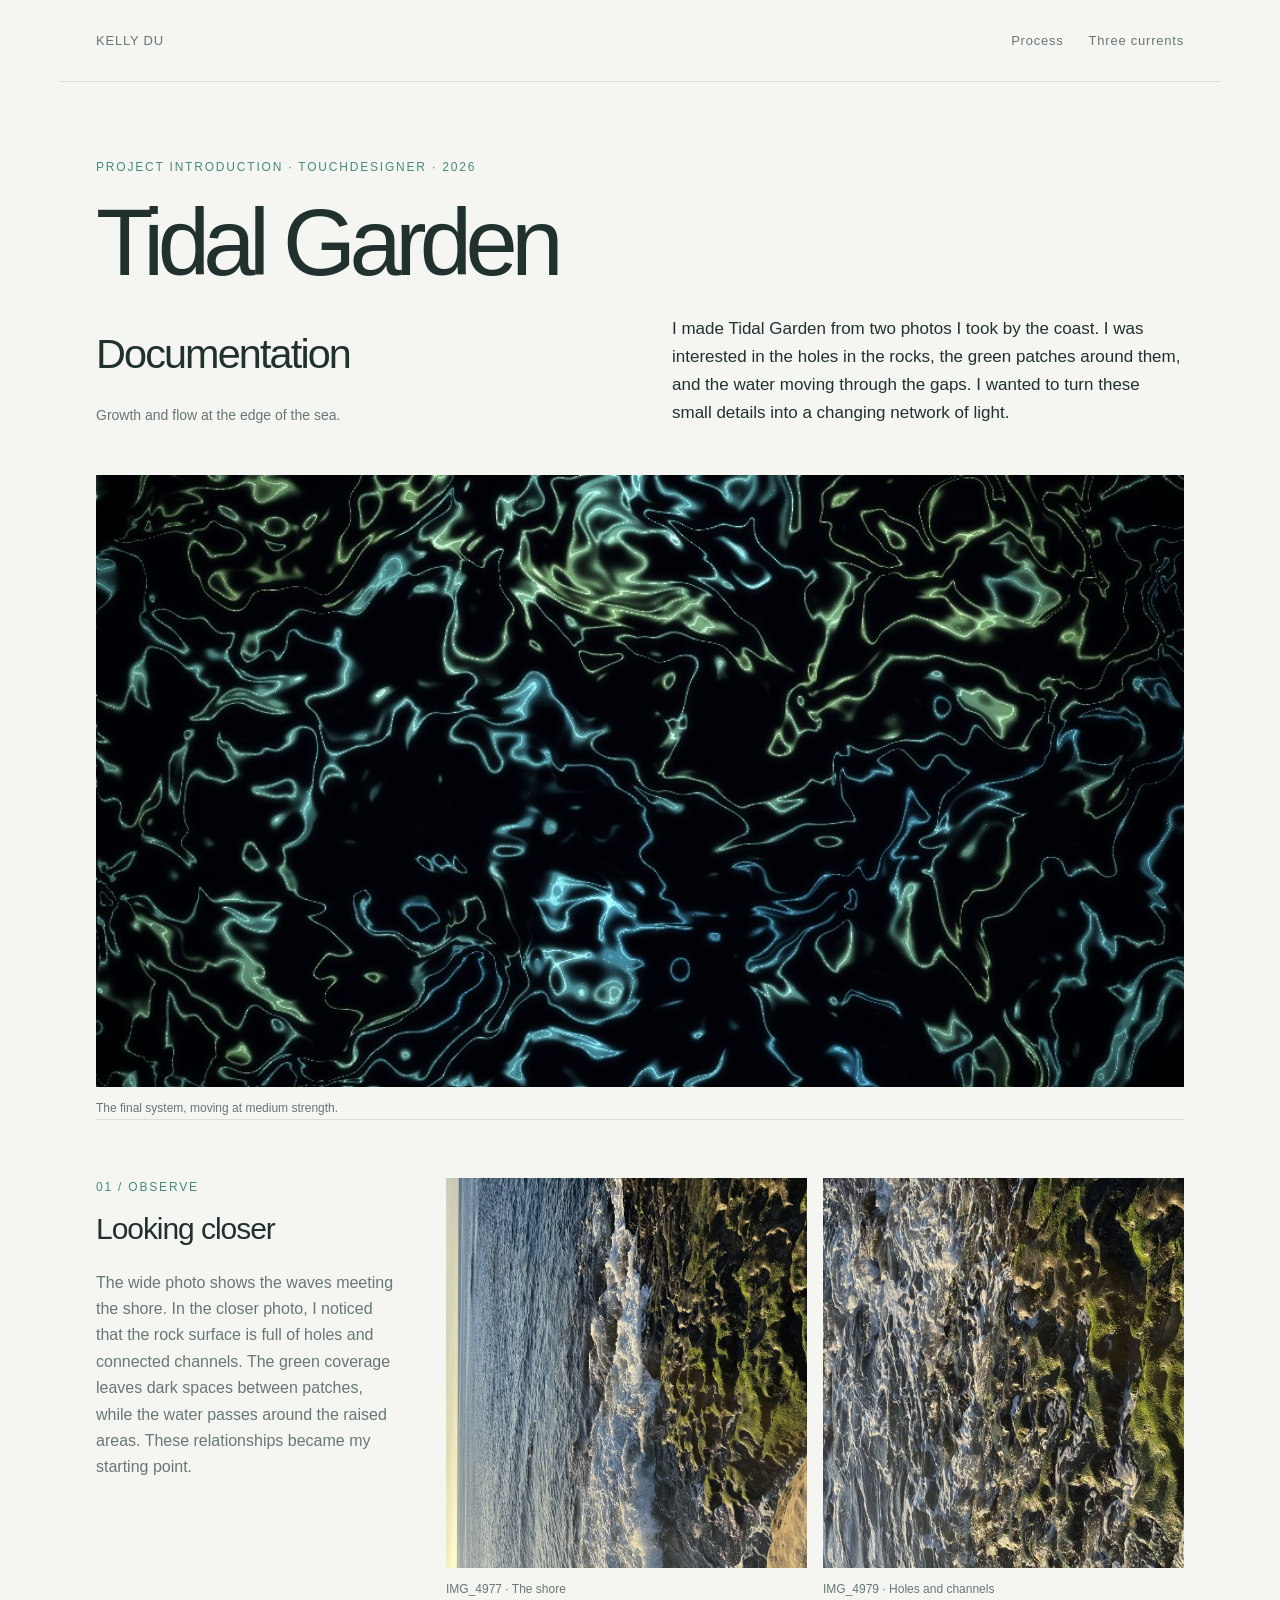
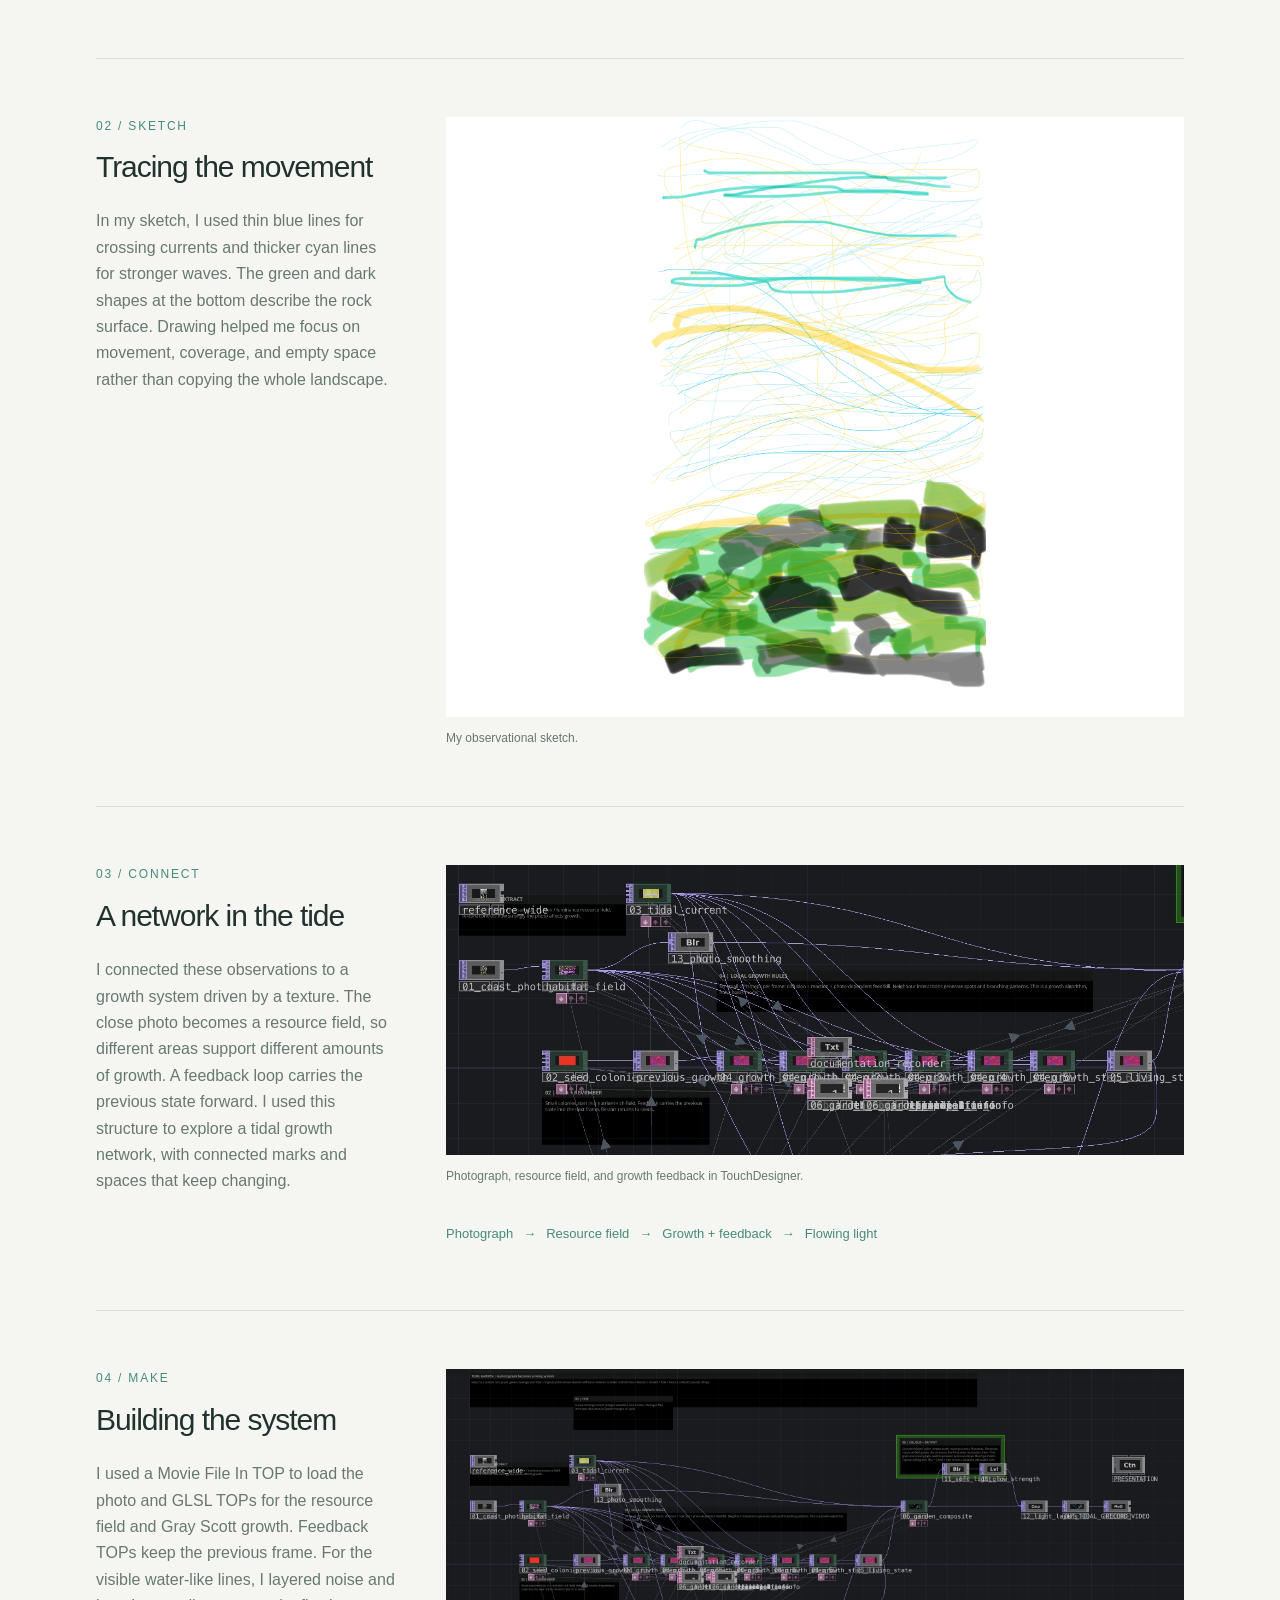
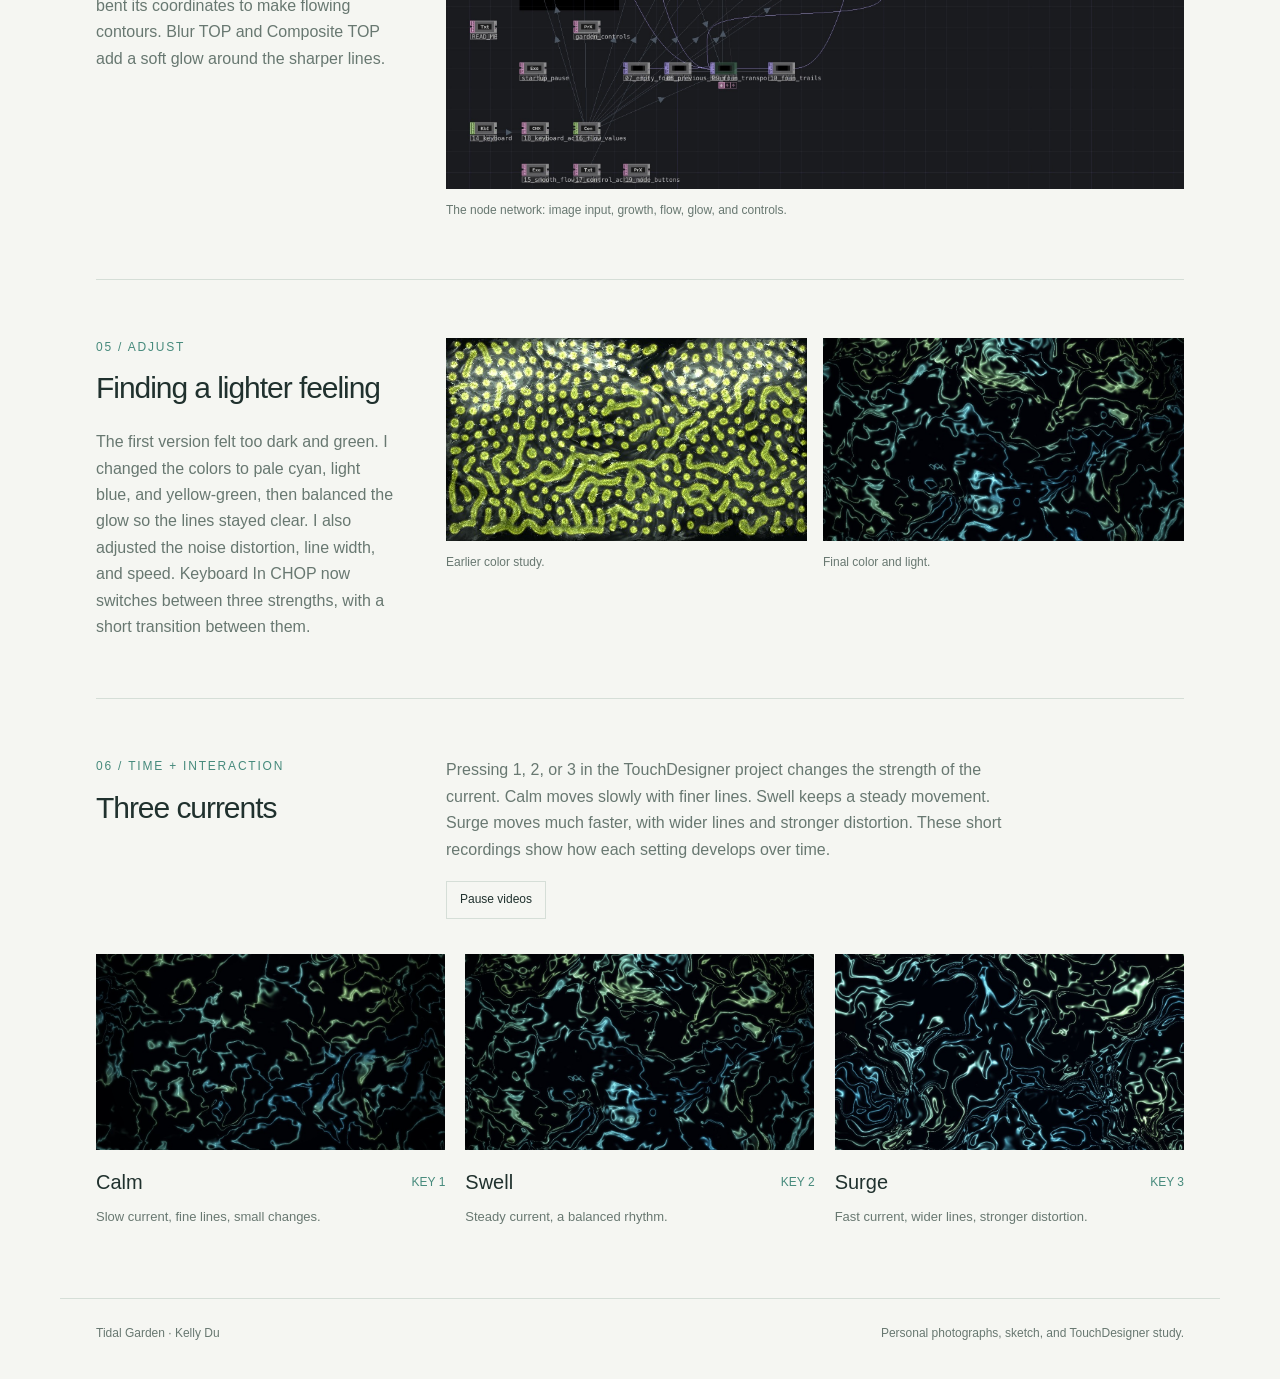
==== tidal-garden/index.html @ bd0cfc98 "Add Tidal Garden documentation with three looping videos" ====
<!doctype html>
<html lang="en"><head><meta charset="utf-8"><meta name="viewport" content="width=device-width,initial-scale=1"><title>Tidal Garden Documentation | Kelly Du</title><meta name="description" content="A TouchDesigner study of growth and flow, inspired by coastal photographs."><style>
:root{--paper:#f5f6f2;--ink:#20312e;--muted:#687871;--line:#d5ded7;--accent:#468a7c}*{box-sizing:border-box}html{scroll-behavior:smooth}body{margin:0;background:var(--paper);color:var(--ink);font:17px/1.65 Arial,Helvetica,sans-serif}main,nav,footer{max-width:1160px;margin:auto;padding:0 36px}nav{height:82px;display:flex;align-items:center;justify-content:space-between;border-bottom:1px solid var(--line);font-size:13px;letter-spacing:.06em}nav a{color:var(--muted);text-decoration:none}nav div{display:flex;gap:25px}.hero{padding:76px 0 48px;display:grid;grid-template-columns:1fr 1fr;gap:64px;align-items:end}.eyebrow,.num{font-size:12px;letter-spacing:.15em;text-transform:uppercase;color:var(--accent)}h1{font-size:clamp(54px,7.8vw,94px);font-weight:400;letter-spacing:-.07em;line-height:.99;margin:18px 0 22px}h2{font-size:30px;line-height:1.2;font-weight:400;letter-spacing:-.035em;margin:13px 0 23px}h3{font-size:20px;font-weight:400;margin:0}p{margin:0;max-width:590px}.sub{color:var(--muted);font-size:14px}figure{margin:0}img,video{display:block;width:100%;height:auto}.hero-video{background:#03080c;aspect-ratio:16/9;object-fit:cover}figcaption{font-size:12px;color:var(--muted);margin-top:12px}.section{border-top:1px solid var(--line);padding:58px 0;display:grid;grid-template-columns:300px 1fr;gap:50px}.section .copy p{color:var(--muted);font-size:16px}.photos{display:grid;grid-template-columns:1fr 1fr;gap:16px}.photos img{height:390px;object-fit:cover}.sketch{max-height:600px;object-fit:contain;background:#fff}.diagram{display:flex;gap:10px;align-items:center;flex-wrap:wrap;font-size:13px;margin-top:28px;color:var(--accent)}.diagram span{padding:8px 0}.wide-img{background:#13191b}.process{display:grid;gap:24px}.pair{display:grid;grid-template-columns:1fr 1fr;gap:16px}.pair img{aspect-ratio:16/9;object-fit:cover}.modes{border-top:1px solid var(--line);padding:58px 0 70px}.modes-intro{display:grid;grid-template-columns:300px 1fr;gap:50px;margin-bottom:35px}.modes-intro p{color:var(--muted);font-size:16px}.mode-grid{display:grid;grid-template-columns:repeat(3,1fr);gap:20px}.mode-grid video{aspect-ratio:16/9;object-fit:cover;background:#03080c}.mode-label{display:flex;justify-content:space-between;align-items:center;margin-top:16px}.mode-label span{color:var(--accent);font-size:12px}.mode-grid p{font-size:13px;color:var(--muted);margin-top:7px}.play{border:1px solid var(--line);background:none;color:var(--ink);font:inherit;font-size:12px;padding:8px 13px;cursor:pointer;margin-top:18px}footer{border-top:1px solid var(--line);padding-top:25px;padding-bottom:35px;display:flex;justify-content:space-between;font-size:12px;color:var(--muted)}@media(max-width:800px){main,nav,footer{padding-left:22px;padding-right:22px}.hero{grid-template-columns:1fr;gap:25px;padding-top:46px}.section,.modes-intro{grid-template-columns:1fr;gap:24px}.section{padding:40px 0}.photos img{height:280px}.mode-grid{grid-template-columns:1fr;gap:34px}nav div{gap:16px}.pair{gap:10px}h1{font-size:70px}.modes{padding-top:40px}}@media(prefers-reduced-motion:reduce){html{scroll-behavior:auto}}
</style></head><body><nav><a href="#">KELLY DU</a><div><a href="#observe">Process</a><a href="#modes">Three currents</a></div></nav><main>
<header class="hero"><div><div class="eyebrow">Project introduction · TouchDesigner · 2026</div><h1>Tidal Garden<br><span style="font-size:.44em;letter-spacing:-.045em">Documentation</span></h1><div class="sub">Growth and flow at the edge of the sea.</div></div><p>I made Tidal Garden from two photos I took by the coast. I was interested in the holes in the rocks, the green patches around them, and the water moving through the gaps. I wanted to turn these small details into a changing network of light.</p></header>
<figure><video class="hero-video" autoplay muted loop playsinline preload="metadata" poster="swell.jpg" aria-label="Tidal Garden flowing light at medium strength"><source src="swell.mp4" type="video/mp4"></video><figcaption>The final system, moving at medium strength.</figcaption></figure>
<section class="section" id="observe"><div class="copy"><div class="num">01 / Observe</div><h2>Looking closer</h2><p>The wide photo shows the waves meeting the shore. In the closer photo, I noticed that the rock surface is full of holes and connected channels. The green coverage leaves dark spaces between patches, while the water passes around the raised areas. These relationships became my starting point.</p></div><div class="photos"><figure><img src="coast.jpg" alt="My photograph of waves reaching green-covered coastal rocks"><figcaption>IMG_4977 · The shore</figcaption></figure><figure><img src="rock.jpg" alt="My close photograph of green coverage, rock hollows, and foam"><figcaption>IMG_4979 · Holes and channels</figcaption></figure></div></section>
<section class="section"><div class="copy"><div class="num">02 / Sketch</div><h2>Tracing the movement</h2><p>In my sketch, I used thin blue lines for crossing currents and thicker cyan lines for stronger waves. The green and dark shapes at the bottom describe the rock surface. Drawing helped me focus on movement, coverage, and empty space rather than copying the whole landscape.</p></div><figure><img class="sketch" src="sketch.png" alt="My original sketch with blue and cyan currents above green and dark rock shapes"><figcaption>My observational sketch.</figcaption></figure></section>
<section class="section"><div class="copy"><div class="num">03 / Connect</div><h2>A network in the tide</h2><p>I connected these observations to a growth system driven by a texture. The close photo becomes a resource field, so different areas support different amounts of growth. A feedback loop carries the previous state forward. I used this structure to explore a tidal growth network, with connected marks and spaces that keep changing.</p></div><div><figure><a href="growth-network.jpg" target="_blank"><img class="wide-img" src="growth-network.jpg" alt="TouchDesigner nodes for the photograph, resource field, and growth feedback"></a><figcaption>Photograph, resource field, and growth feedback in TouchDesigner.</figcaption></figure><div class="diagram" aria-label="System flow"><span>Photograph</span>→<span>Resource field</span>→<span>Growth + feedback</span>→<span>Flowing light</span></div></div></section>
<section class="section"><div class="copy"><div class="num">04 / Make</div><h2>Building the system</h2><p>I used a Movie File In TOP to load the photo and GLSL TOPs for the resource field and Gray Scott growth. Feedback TOPs keep the previous frame. For the visible water-like lines, I layered noise and bent its coordinates to make flowing contours. Blur TOP and Composite TOP add a soft glow around the sharper lines.</p></div><figure><a href="nodes.jpg" target="_blank"><img class="wide-img" src="nodes.jpg" alt="The complete Tidal Garden node network in TouchDesigner"></a><figcaption>The node network: image input, growth, flow, glow, and controls.</figcaption></figure></section>
<section class="section"><div class="copy"><div class="num">05 / Adjust</div><h2>Finding a lighter feeling</h2><p>The first version felt too dark and green. I changed the colors to pale cyan, light blue, and yellow-green, then balanced the glow so the lines stayed clear. I also adjusted the noise distortion, line width, and speed. Keyboard In CHOP now switches between three strengths, with a short transition between them.</p></div><div class="pair"><figure><img src="early.jpg" alt="Earlier green version of Tidal Garden"><figcaption>Earlier color study.</figcaption></figure><figure><img src="swell.jpg" alt="Final pale cyan and yellow-green flowing contours"><figcaption>Final color and light.</figcaption></figure></div></section>
<section class="modes" id="modes"><div class="modes-intro"><div><div class="num">06 / Time + interaction</div><h2>Three currents</h2></div><div><p>Pressing 1, 2, or 3 in the TouchDesigner project changes the strength of the current. Calm moves slowly with finer lines. Swell keeps a steady movement. Surge moves much faster, with wider lines and stronger distortion. These short recordings show how each setting develops over time.</p><button class="play" id="play-toggle" type="button">Pause videos</button></div></div><div class="mode-grid">
<article><video autoplay muted loop playsinline preload="metadata" poster="calm.jpg" aria-label="Calm mode recording"><source src="calm.mp4" type="video/mp4"></video><div class="mode-label"><h3>Calm</h3><span>KEY 1</span></div><p>Slow current, fine lines, small changes.</p></article>
<article><video autoplay muted loop playsinline preload="metadata" poster="swell.jpg" aria-label="Swell mode recording"><source src="swell.mp4" type="video/mp4"></video><div class="mode-label"><h3>Swell</h3><span>KEY 2</span></div><p>Steady current, a balanced rhythm.</p></article>
<article><video autoplay muted loop playsinline preload="metadata" poster="surge.jpg" aria-label="Surge mode recording"><source src="surge.mp4" type="video/mp4"></video><div class="mode-label"><h3>Surge</h3><span>KEY 3</span></div><p>Fast current, wider lines, stronger distortion.</p></article></div></section>
</main><footer><span>Tidal Garden · Kelly Du</span><span>Personal photographs, sketch, and TouchDesigner study.</span></footer><script>
const videos=[...document.querySelectorAll('video')],button=document.querySelector('#play-toggle');let paused=false;
button.addEventListener('click',()=>{paused=!paused;videos.forEach(v=>paused?v.pause():v.play().catch(()=>{}));button.textContent=paused?'Play videos':'Pause videos'});
const observer=new IntersectionObserver(entries=>entries.forEach(({target,isIntersecting})=>{if(isIntersecting&&!paused)target.play().catch(()=>{});else target.pause()}),{threshold:.1});videos.forEach(v=>{v.muted=true;observer.observe(v)});
</script></body></html>
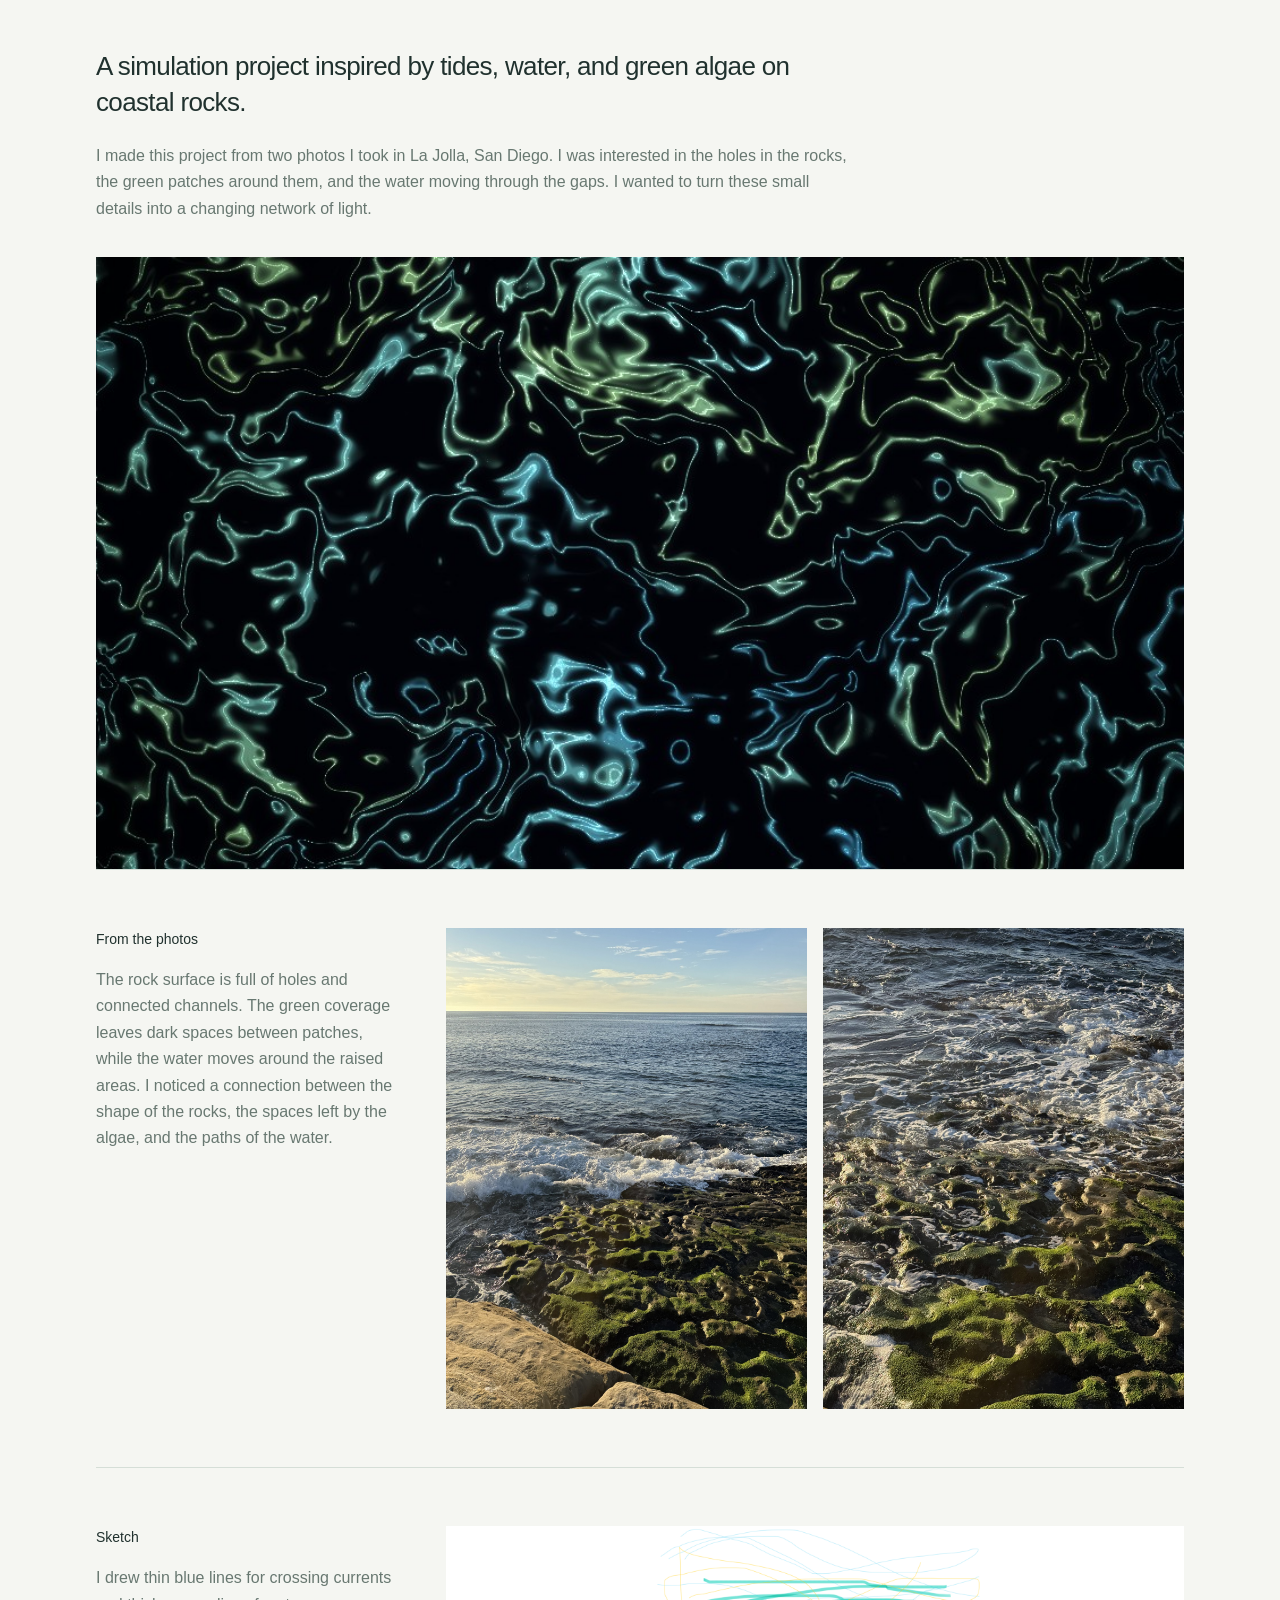
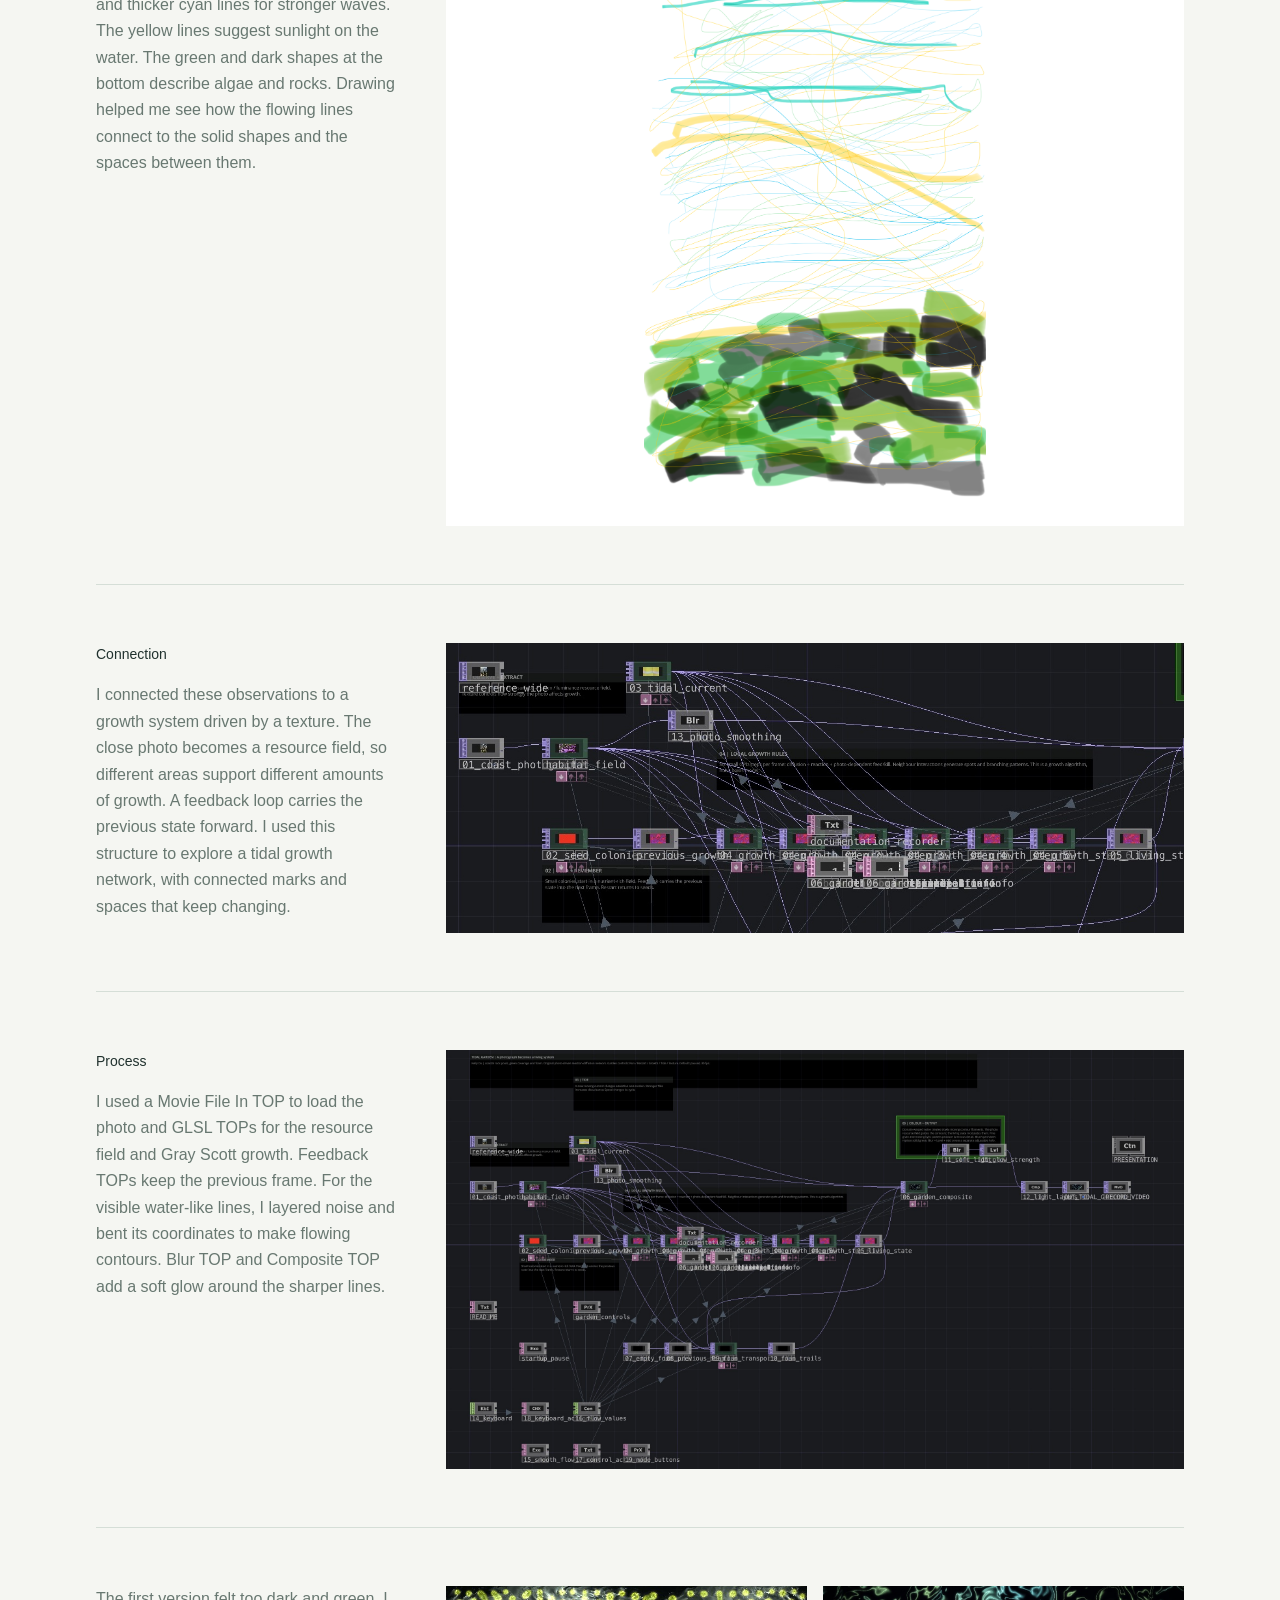
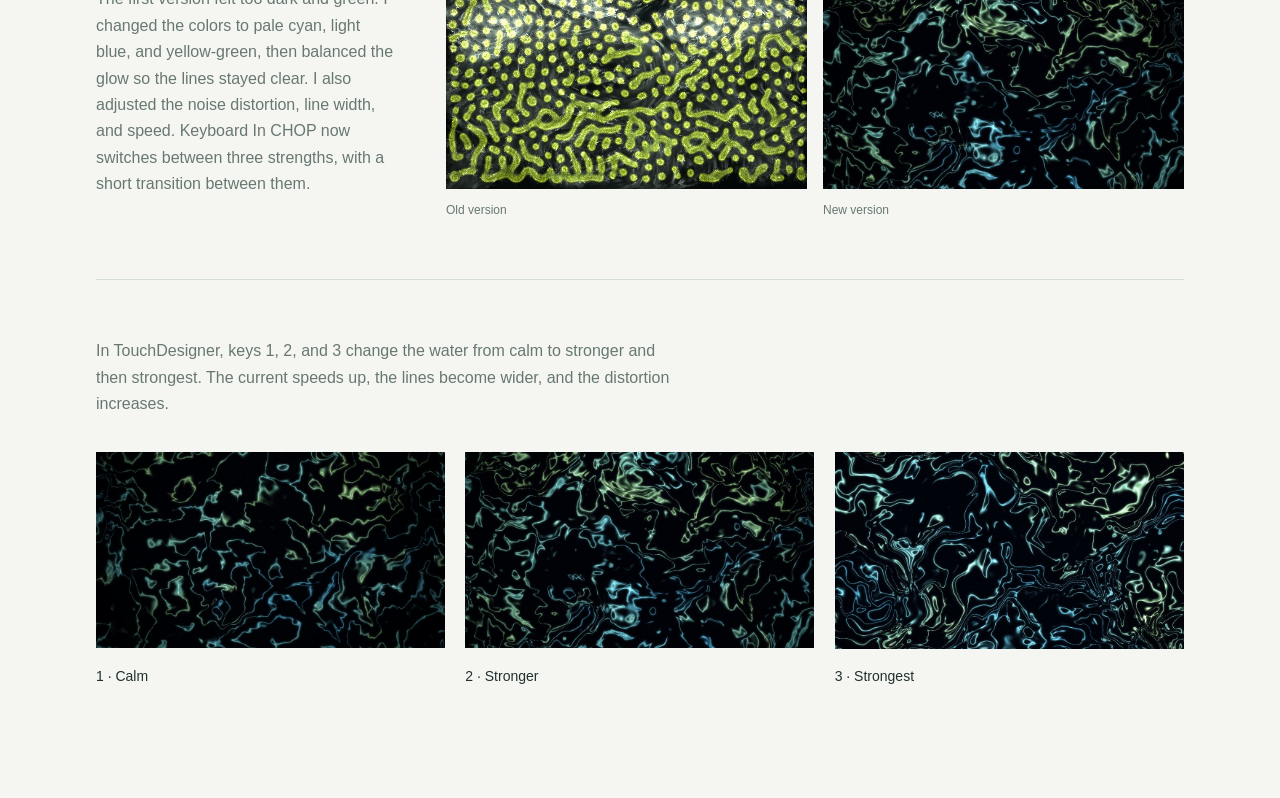
==== commit c430d4a3: "Simplify documentation and correct photograph orientation" ====
--- a/tidal-garden/index.html
+++ b/tidal-garden/index.html
@@ -1,20 +1,17 @@
-<!doctype html>
-<html lang="en"><head><meta charset="utf-8"><meta name="viewport" content="width=device-width,initial-scale=1"><title>Tidal Garden Documentation | Kelly Du</title><meta name="description" content="A TouchDesigner study of growth and flow, inspired by coastal photographs."><style>
+<!doctype html><html lang="en"><head><meta charset="utf-8"><meta name="viewport" content="width=device-width,initial-scale=1"><title>Simulation Documentation</title><style>
 :root{--paper:#f5f6f2;--ink:#20312e;--muted:#687871;--line:#d5ded7;--accent:#468a7c}*{box-sizing:border-box}html{scroll-behavior:smooth}body{margin:0;background:var(--paper);color:var(--ink);font:17px/1.65 Arial,Helvetica,sans-serif}main,nav,footer{max-width:1160px;margin:auto;padding:0 36px}nav{height:82px;display:flex;align-items:center;justify-content:space-between;border-bottom:1px solid var(--line);font-size:13px;letter-spacing:.06em}nav a{color:var(--muted);text-decoration:none}nav div{display:flex;gap:25px}.hero{padding:76px 0 48px;display:grid;grid-template-columns:1fr 1fr;gap:64px;align-items:end}.eyebrow,.num{font-size:12px;letter-spacing:.15em;text-transform:uppercase;color:var(--accent)}h1{font-size:clamp(54px,7.8vw,94px);font-weight:400;letter-spacing:-.07em;line-height:.99;margin:18px 0 22px}h2{font-size:30px;line-height:1.2;font-weight:400;letter-spacing:-.035em;margin:13px 0 23px}h3{font-size:20px;font-weight:400;margin:0}p{margin:0;max-width:590px}.sub{color:var(--muted);font-size:14px}figure{margin:0}img,video{display:block;width:100%;height:auto}.hero-video{background:#03080c;aspect-ratio:16/9;object-fit:cover}figcaption{font-size:12px;color:var(--muted);margin-top:12px}.section{border-top:1px solid var(--line);padding:58px 0;display:grid;grid-template-columns:300px 1fr;gap:50px}.section .copy p{color:var(--muted);font-size:16px}.photos{display:grid;grid-template-columns:1fr 1fr;gap:16px}.photos img{height:390px;object-fit:cover}.sketch{max-height:600px;object-fit:contain;background:#fff}.diagram{display:flex;gap:10px;align-items:center;flex-wrap:wrap;font-size:13px;margin-top:28px;color:var(--accent)}.diagram span{padding:8px 0}.wide-img{background:#13191b}.process{display:grid;gap:24px}.pair{display:grid;grid-template-columns:1fr 1fr;gap:16px}.pair img{aspect-ratio:16/9;object-fit:cover}.modes{border-top:1px solid var(--line);padding:58px 0 70px}.modes-intro{display:grid;grid-template-columns:300px 1fr;gap:50px;margin-bottom:35px}.modes-intro p{color:var(--muted);font-size:16px}.mode-grid{display:grid;grid-template-columns:repeat(3,1fr);gap:20px}.mode-grid video{aspect-ratio:16/9;object-fit:cover;background:#03080c}.mode-label{display:flex;justify-content:space-between;align-items:center;margin-top:16px}.mode-label span{color:var(--accent);font-size:12px}.mode-grid p{font-size:13px;color:var(--muted);margin-top:7px}.play{border:1px solid var(--line);background:none;color:var(--ink);font:inherit;font-size:12px;padding:8px 13px;cursor:pointer;margin-top:18px}footer{border-top:1px solid var(--line);padding-top:25px;padding-bottom:35px;display:flex;justify-content:space-between;font-size:12px;color:var(--muted)}@media(max-width:800px){main,nav,footer{padding-left:22px;padding-right:22px}.hero{grid-template-columns:1fr;gap:25px;padding-top:46px}.section,.modes-intro{grid-template-columns:1fr;gap:24px}.section{padding:40px 0}.photos img{height:280px}.mode-grid{grid-template-columns:1fr;gap:34px}nav div{gap:16px}.pair{gap:10px}h1{font-size:70px}.modes{padding-top:40px}}@media(prefers-reduced-motion:reduce){html{scroll-behavior:auto}}
-</style></head><body><nav><a href="#">KELLY DU</a><div><a href="#observe">Process</a><a href="#modes">Three currents</a></div></nav><main>
-<header class="hero"><div><div class="eyebrow">Project introduction · TouchDesigner · 2026</div><h1>Tidal Garden<br><span style="font-size:.44em;letter-spacing:-.045em">Documentation</span></h1><div class="sub">Growth and flow at the edge of the sea.</div></div><p>I made Tidal Garden from two photos I took by the coast. I was interested in the holes in the rocks, the green patches around them, and the water moving through the gaps. I wanted to turn these small details into a changing network of light.</p></header>
-<figure><video class="hero-video" autoplay muted loop playsinline preload="metadata" poster="swell.jpg" aria-label="Tidal Garden flowing light at medium strength"><source src="swell.mp4" type="video/mp4"></video><figcaption>The final system, moving at medium strength.</figcaption></figure>
-<section class="section" id="observe"><div class="copy"><div class="num">01 / Observe</div><h2>Looking closer</h2><p>The wide photo shows the waves meeting the shore. In the closer photo, I noticed that the rock surface is full of holes and connected channels. The green coverage leaves dark spaces between patches, while the water passes around the raised areas. These relationships became my starting point.</p></div><div class="photos"><figure><img src="coast.jpg" alt="My photograph of waves reaching green-covered coastal rocks"><figcaption>IMG_4977 · The shore</figcaption></figure><figure><img src="rock.jpg" alt="My close photograph of green coverage, rock hollows, and foam"><figcaption>IMG_4979 · Holes and channels</figcaption></figure></div></section>
-<section class="section"><div class="copy"><div class="num">02 / Sketch</div><h2>Tracing the movement</h2><p>In my sketch, I used thin blue lines for crossing currents and thicker cyan lines for stronger waves. The green and dark shapes at the bottom describe the rock surface. Drawing helped me focus on movement, coverage, and empty space rather than copying the whole landscape.</p></div><figure><img class="sketch" src="sketch.png" alt="My original sketch with blue and cyan currents above green and dark rock shapes"><figcaption>My observational sketch.</figcaption></figure></section>
-<section class="section"><div class="copy"><div class="num">03 / Connect</div><h2>A network in the tide</h2><p>I connected these observations to a growth system driven by a texture. The close photo becomes a resource field, so different areas support different amounts of growth. A feedback loop carries the previous state forward. I used this structure to explore a tidal growth network, with connected marks and spaces that keep changing.</p></div><div><figure><a href="growth-network.jpg" target="_blank"><img class="wide-img" src="growth-network.jpg" alt="TouchDesigner nodes for the photograph, resource field, and growth feedback"></a><figcaption>Photograph, resource field, and growth feedback in TouchDesigner.</figcaption></figure><div class="diagram" aria-label="System flow"><span>Photograph</span>→<span>Resource field</span>→<span>Growth + feedback</span>→<span>Flowing light</span></div></div></section>
-<section class="section"><div class="copy"><div class="num">04 / Make</div><h2>Building the system</h2><p>I used a Movie File In TOP to load the photo and GLSL TOPs for the resource field and Gray Scott growth. Feedback TOPs keep the previous frame. For the visible water-like lines, I layered noise and bent its coordinates to make flowing contours. Blur TOP and Composite TOP add a soft glow around the sharper lines.</p></div><figure><a href="nodes.jpg" target="_blank"><img class="wide-img" src="nodes.jpg" alt="The complete Tidal Garden node network in TouchDesigner"></a><figcaption>The node network: image input, growth, flow, glow, and controls.</figcaption></figure></section>
-<section class="section"><div class="copy"><div class="num">05 / Adjust</div><h2>Finding a lighter feeling</h2><p>The first version felt too dark and green. I changed the colors to pale cyan, light blue, and yellow-green, then balanced the glow so the lines stayed clear. I also adjusted the noise distortion, line width, and speed. Keyboard In CHOP now switches between three strengths, with a short transition between them.</p></div><div class="pair"><figure><img src="early.jpg" alt="Earlier green version of Tidal Garden"><figcaption>Earlier color study.</figcaption></figure><figure><img src="swell.jpg" alt="Final pale cyan and yellow-green flowing contours"><figcaption>Final color and light.</figcaption></figure></div></section>
-<section class="modes" id="modes"><div class="modes-intro"><div><div class="num">06 / Time + interaction</div><h2>Three currents</h2></div><div><p>Pressing 1, 2, or 3 in the TouchDesigner project changes the strength of the current. Calm moves slowly with finer lines. Swell keeps a steady movement. Surge moves much faster, with wider lines and stronger distortion. These short recordings show how each setting develops over time.</p><button class="play" id="play-toggle" type="button">Pause videos</button></div></div><div class="mode-grid">
-<article><video autoplay muted loop playsinline preload="metadata" poster="calm.jpg" aria-label="Calm mode recording"><source src="calm.mp4" type="video/mp4"></video><div class="mode-label"><h3>Calm</h3><span>KEY 1</span></div><p>Slow current, fine lines, small changes.</p></article>
-<article><video autoplay muted loop playsinline preload="metadata" poster="swell.jpg" aria-label="Swell mode recording"><source src="swell.mp4" type="video/mp4"></video><div class="mode-label"><h3>Swell</h3><span>KEY 2</span></div><p>Steady current, a balanced rhythm.</p></article>
-<article><video autoplay muted loop playsinline preload="metadata" poster="surge.jpg" aria-label="Surge mode recording"><source src="surge.mp4" type="video/mp4"></video><div class="mode-label"><h3>Surge</h3><span>KEY 3</span></div><p>Fast current, wider lines, stronger distortion.</p></article></div></section>
-</main><footer><span>Tidal Garden · Kelly Du</span><span>Personal photographs, sketch, and TouchDesigner study.</span></footer><script>
-const videos=[...document.querySelectorAll('video')],button=document.querySelector('#play-toggle');let paused=false;
-button.addEventListener('click',()=>{paused=!paused;videos.forEach(v=>paused?v.pause():v.play().catch(()=>{}));button.textContent=paused?'Play videos':'Pause videos'});
-const observer=new IntersectionObserver(entries=>entries.forEach(({target,isIntersecting})=>{if(isIntersecting&&!paused)target.play().catch(()=>{});else target.pause()}),{threshold:.1});videos.forEach(v=>{v.muted=true;observer.observe(v)});
+
+main{padding-top:48px;padding-bottom:40px}h1{font-size:26px;line-height:1.4;letter-spacing:-.025em;font-weight:400;margin:0 0 22px;max-width:770px}.intro{padding-bottom:35px}.intro p{color:var(--muted);font-size:16px;max-width:760px}.section{grid-template-columns:300px 1fr;gap:50px}.section p{font-size:16px;color:var(--muted)}.photos img{height:auto;aspect-ratio:3/4;object-fit:contain}.label{font-size:14px;color:var(--ink);margin-bottom:16px}.modes-intro{display:block;max-width:760px}.mode-label{font-size:14px;color:var(--ink)}.mode-label span{color:var(--ink)}@media(max-width:800px){main{padding-top:30px}h1{font-size:23px}.section{grid-template-columns:1fr;gap:25px}.photos img{height:auto}.modes-intro{display:block}}
+</style></head><body><main><header class="intro"><h1>A simulation project inspired by tides, water, and green algae on coastal rocks.</h1><p>I made this project from two photos I took in La Jolla, San Diego. I was interested in the holes in the rocks, the green patches around them, and the water moving through the gaps. I wanted to turn these small details into a changing network of light.</p></header>
+<video class="hero-video" autoplay muted loop playsinline preload="metadata" poster="swell.jpg" aria-label="Medium strength simulation"><source src="swell.mp4" type="video/mp4"></video>
+<section class="section"><div><div class="label">From the photos</div><p>The rock surface is full of holes and connected channels. The green coverage leaves dark spaces between patches, while the water moves around the raised areas. I noticed a connection between the shape of the rocks, the spaces left by the algae, and the paths of the water.</p></div><div class="photos"><img src="coast.jpg" alt="My photograph of the coast in La Jolla, San Diego"><img src="rock.jpg" alt="Algae, rock hollows, and moving water in La Jolla"></div></section>
+<section class="section"><div><div class="label">Sketch</div><p>I drew thin blue lines for crossing currents and thicker cyan lines for stronger waves. The yellow lines suggest sunlight on the water. The green and dark shapes at the bottom describe algae and rocks. Drawing helped me see how the flowing lines connect to the solid shapes and the spaces between them.</p></div><img class="sketch" src="sketch.png" alt="My observational sketch"></section>
+<section class="section"><div><div class="label">Connection</div><p>I connected these observations to a growth system driven by a texture. The close photo becomes a resource field, so different areas support different amounts of growth. A feedback loop carries the previous state forward. I used this structure to explore a tidal growth network, with connected marks and spaces that keep changing.</p></div><a href="growth-network.jpg" target="_blank"><img class="wide-img" src="growth-network.jpg" alt="Photo input, resource field, and growth feedback nodes"></a></section>
+<section class="section"><div><div class="label">Process</div><p>I used a Movie File In TOP to load the photo and GLSL TOPs for the resource field and Gray Scott growth. Feedback TOPs keep the previous frame. For the visible water-like lines, I layered noise and bent its coordinates to make flowing contours. Blur TOP and Composite TOP add a soft glow around the sharper lines.</p></div><a href="nodes.jpg" target="_blank"><img class="wide-img" src="nodes.jpg" alt="The TouchDesigner node network"></a></section>
+<section class="section"><p>The first version felt too dark and green. I changed the colors to pale cyan, light blue, and yellow-green, then balanced the glow so the lines stayed clear. I also adjusted the noise distortion, line width, and speed. Keyboard In CHOP now switches between three strengths, with a short transition between them.</p><div class="pair"><figure><img src="early.jpg" alt="Old version"><figcaption>Old version</figcaption></figure><figure><img src="swell.jpg" alt="New version"><figcaption>New version</figcaption></figure></div></section>
+<section class="modes"><div class="modes-intro"><p>In TouchDesigner, keys 1, 2, and 3 change the water from calm to stronger and then strongest. The current speeds up, the lines become wider, and the distortion increases.</p></div><div class="mode-grid">
+<article><video autoplay muted loop playsinline preload="metadata" poster="calm.jpg" aria-label="Key 1 calm"><source src="calm.mp4" type="video/mp4"></video><div class="mode-label">1 · Calm</div></article>
+<article><video autoplay muted loop playsinline preload="metadata" poster="swell.jpg" aria-label="Key 2 stronger"><source src="swell.mp4" type="video/mp4"></video><div class="mode-label">2 · Stronger</div></article>
+<article><video autoplay muted loop playsinline preload="metadata" poster="surge.jpg" aria-label="Key 3 strongest"><source src="surge.mp4" type="video/mp4"></video><div class="mode-label">3 · Strongest</div></article></div></section></main><script>
+const videos=[...document.querySelectorAll('video')];const observer=new IntersectionObserver(entries=>entries.forEach(({target,isIntersecting})=>{if(isIntersecting)target.play().catch(()=>{});else target.pause()}),{threshold:.1});videos.forEach(v=>{v.muted=true;observer.observe(v)});
 </script></body></html>
